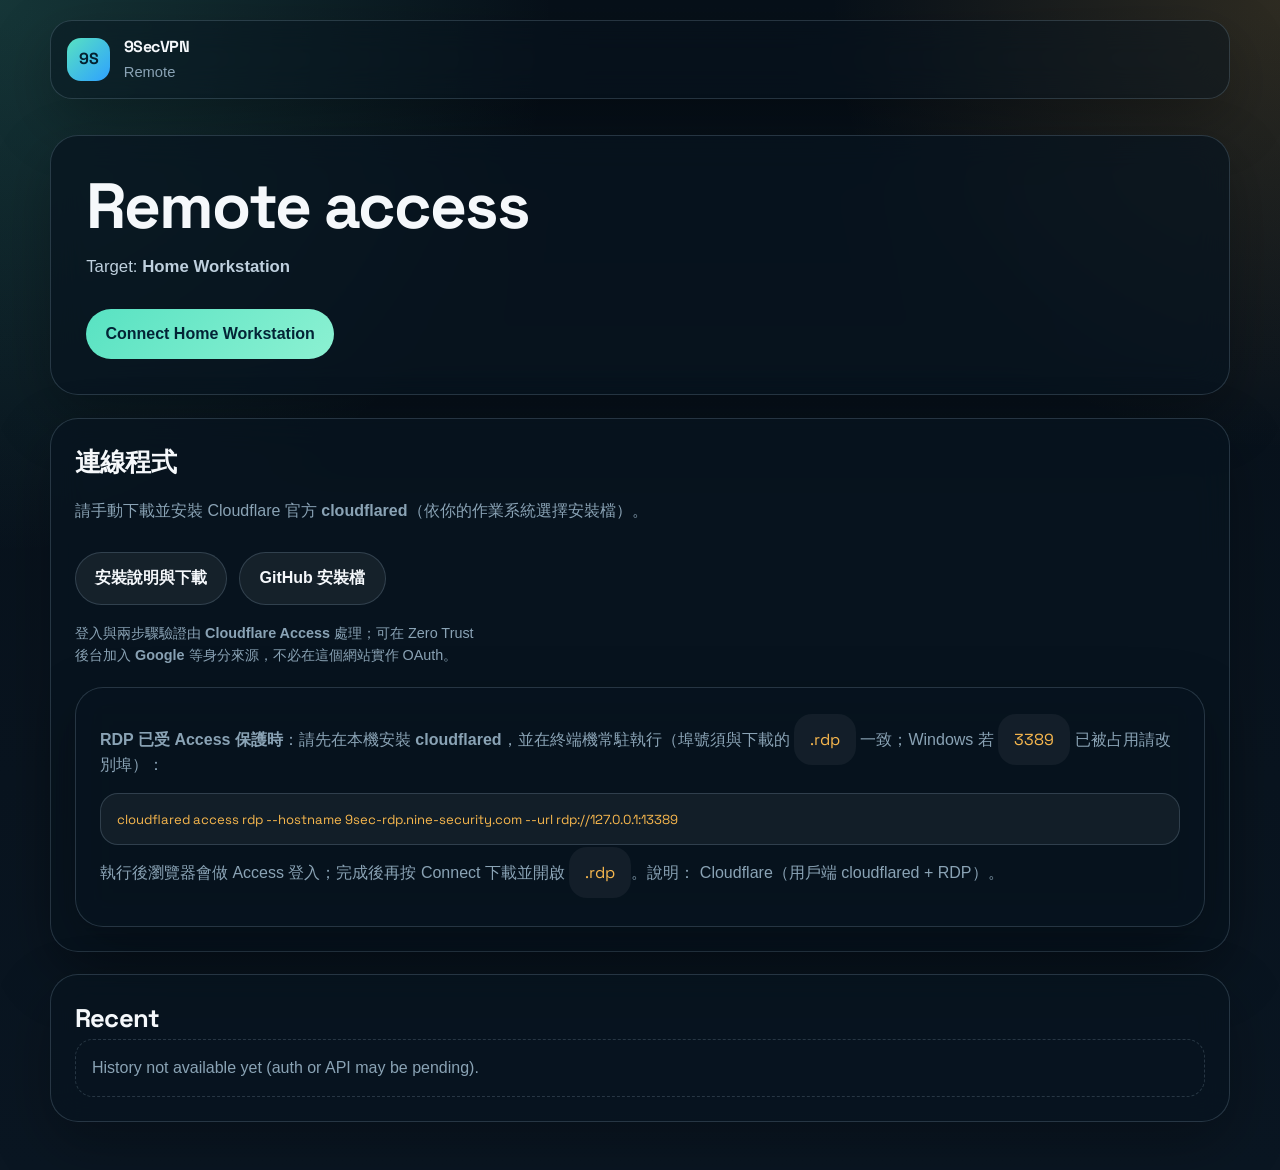
==== index.html @ 8d3a8d81 "docs: RDP via cloudflared access proxy before opening .rdp Made-with: Cursor" ====
<!DOCTYPE html>
<html lang="zh-Hant">
  <head>
    <meta charset="UTF-8" />
    <meta name="viewport" content="width=device-width, initial-scale=1.0" />
    <title>9SecVPN</title>
    <link rel="preconnect" href="https://fonts.googleapis.com" />
    <link rel="preconnect" href="https://fonts.gstatic.com" crossorigin />
    <link
      href="https://fonts.googleapis.com/css2?family=IBM+Plex+Sans+TC:wght@400;500;600;700&family=Space+Grotesk:wght@500;700&display=swap"
      rel="stylesheet"
    />
    <link rel="stylesheet" href="./css/site.css" />
  </head>
  <body data-page="index">
    <div class="page-shell">
      <header class="site-header site-header-simple">
        <span class="brand brand-static">
          <span class="brand-mark">9S</span>
          <span class="brand-copy">
            <strong>9SecVPN</strong>
            <span>Remote</span>
          </span>
        </span>
      </header>

      <main>
        <section class="hero hero-minimal">
          <div class="hero-copy">
            <h1>Remote access</h1>
            <p class="lede">Target: <strong data-target-host>Home Workstation</strong></p>
            <div class="hero-actions">
              <a class="button button-primary" data-connect-link href="#">Connect Home Workstation</a>
            </div>
          </div>
        </section>

        <section class="panel">
          <h2 class="h-no-marg panel-inline-head">連線程式</h2>
          <p class="muted-note">請手動下載並安裝 Cloudflare 官方 <strong>cloudflared</strong>（依你的作業系統選擇安裝檔）。</p>
          <div class="hero-actions">
            <a
              class="button button-secondary"
              data-cloudflared-docs
              href="#"
              target="_blank"
              rel="noopener noreferrer"
              >安裝說明與下載</a
            >
            <a
              class="button button-secondary"
              data-cloudflared-releases
              href="#"
              target="_blank"
              rel="noopener noreferrer"
              >GitHub 安裝檔</a
            >
          </div>
          <p class="muted-note portal-footnote">
            登入與兩步驟驗證由 <strong>Cloudflare Access</strong> 處理；可在 Zero Trust 後台加入 <strong>Google</strong> 等身分來源，不必在這個網站實作 OAuth。
          </p>
          <div class="panel rdp-client-hint" data-rdp-client-hint hidden>
            <p class="muted-note">
              <strong>RDP 已受 Access 保護時</strong>：請先在本機安裝 <strong>cloudflared</strong>，並在終端機常駐執行（埠號須與下載的 <code class="mono-flow">.rdp</code> 一致；Windows 若 <code class="mono-flow">3389</code> 已被占用請改別埠）：
            </p>
            <pre class="mono-flow rdp-cmd-block" data-rdp-cmd-block></pre>
            <p class="muted-note">
              執行後瀏覽器會做 Access 登入；完成後再按 Connect 下載並開啟 <code class="mono-flow">.rdp</code>。說明：
              <a data-cloudflared-rdp-doc href="#" target="_blank" rel="noopener noreferrer">Cloudflare（用戶端 cloudflared + RDP）</a>。
            </p>
          </div>
        </section>

        <section class="panel">
          <h2 class="h-no-marg panel-inline-head">Recent</h2>
          <ul class="timeline" data-history-list data-limit="20"></ul>
        </section>
      </main>
    </div>

    <script src="./js/config.js"></script>
    <script src="./js/app.js"></script>
  </body>
</html>
---- css/site.css ----
:root {
  --bg: #08141f;
  --bg-alt: #0f2234;
  --panel: rgba(8, 20, 31, 0.72);
  --panel-strong: rgba(15, 34, 52, 0.9);
  --line: rgba(185, 214, 236, 0.18);
  --text: #f5f8fb;
  --text-soft: #bfd0de;
  --text-muted: #8aa3b5;
  --accent: #58e2c2;
  --accent-strong: #f8b84e;
  --danger: #ff8e8e;
  --shadow: 0 22px 60px rgba(0, 0, 0, 0.28);
}

* {
  box-sizing: border-box;
}

html {
  min-height: 100%;
  background:
    radial-gradient(circle at top left, rgba(88, 226, 194, 0.18), transparent 32%),
    radial-gradient(circle at top right, rgba(248, 184, 78, 0.16), transparent 26%),
    linear-gradient(180deg, #071019 0%, #0a1622 100%);
}

body {
  margin: 0;
  min-height: 100vh;
  color: var(--text);
  font-family: "IBM Plex Sans TC", sans-serif;
  line-height: 1.55;
}

a {
  color: inherit;
  text-decoration: none;
}

code,
.mono-flow {
  font-family: "Space Grotesk", monospace;
}

.page-shell {
  width: min(1180px, calc(100% - 2rem));
  margin: 0 auto;
  padding: 1.25rem 0 3rem;
}

.site-header,
.section-head {
  display: flex;
  align-items: center;
  justify-content: space-between;
  gap: 1rem;
}

.site-header {
  margin-bottom: 2.25rem;
  padding: 0.9rem 1rem;
  border: 1px solid var(--line);
  border-radius: 22px;
  backdrop-filter: blur(16px);
  background: rgba(8, 20, 31, 0.48);
  box-shadow: var(--shadow);
}

.site-header-simple {
  justify-content: flex-start;
}

.brand-static {
  cursor: default;
}

.panel-inline-head {
  margin-bottom: 1rem;
}

.portal-footnote {
  margin-top: 1.1rem;
  margin-bottom: 0;
  font-size: 0.9rem;
  max-width: 52ch;
}

.rdp-client-hint {
  margin-top: 1.25rem;
  padding-top: 1rem;
  border-top: 1px solid var(--line);
}

.rdp-cmd-block {
  margin: 0.75rem 0 0;
  padding: 1rem;
  border-radius: 12px;
  background: rgba(0, 0, 0, 0.22);
  border: 1px solid var(--line);
  white-space: pre-wrap;
  word-break: break-all;
  font-size: 0.82rem;
  line-height: 1.45;
}

.brand {
  display: inline-flex;
  align-items: center;
  gap: 0.85rem;
}

.brand-mark {
  display: grid;
  place-items: center;
  width: 2.7rem;
  height: 2.7rem;
  border-radius: 14px;
  background: linear-gradient(135deg, var(--accent) 0%, #2ea1ff 100%);
  color: #042131;
  font-family: "Space Grotesk", sans-serif;
  font-size: 1rem;
  font-weight: 700;
}

.brand-copy {
  display: flex;
  flex-direction: column;
  gap: 0.05rem;
}

.brand-copy strong,
h1,
h2 {
  font-family: "Space Grotesk", sans-serif;
  letter-spacing: -0.03em;
}

.brand-copy span:last-child {
  color: var(--text-muted);
  font-size: 0.92rem;
}

.site-nav {
  display: flex;
  flex-wrap: wrap;
  gap: 0.5rem;
}

.site-nav a {
  padding: 0.55rem 0.95rem;
  border-radius: 999px;
  color: var(--text-soft);
}

.site-nav a:hover,
.site-nav a.is-current {
  background: rgba(255, 255, 255, 0.08);
  color: var(--text);
}

main {
  display: grid;
  gap: 1.4rem;
}

.hero,
.grid-panels,
.stats-grid {
  display: grid;
  gap: 1rem;
}

.hero {
  grid-template-columns: 1.6fr 0.95fr;
  align-items: stretch;
}

.hero.hero-minimal {
  grid-template-columns: 1fr;
}

.h-no-marg {
  margin: 0;
}

.hero-copy,
.hero-card,
.panel {
  border: 1px solid var(--line);
  border-radius: 28px;
  background: var(--panel);
  backdrop-filter: blur(16px);
  box-shadow: var(--shadow);
}

.hero-copy {
  padding: 2.2rem;
}

.hero-card,
.panel {
  padding: 1.5rem;
}

.hero h1,
.section-head h1 {
  margin: 0.2rem 0 0.75rem;
  font-size: clamp(2.4rem, 5vw, 4.4rem);
  line-height: 0.98;
}

.section-head h1 {
  font-size: clamp(2rem, 4vw, 3.2rem);
}

.hero h2,
.panel h2,
.section-head h2 {
  margin: 0;
  font-size: clamp(1.25rem, 2vw, 1.8rem);
}

.eyebrow,
.panel-label {
  margin: 0;
  color: var(--accent);
  font-size: 0.84rem;
  letter-spacing: 0.14em;
  text-transform: uppercase;
}

.lede {
  max-width: 62ch;
  color: var(--text-soft);
  font-size: 1.05rem;
}

.hero-actions {
  display: flex;
  flex-wrap: wrap;
  gap: 0.75rem;
  margin-top: 1.8rem;
}

.button {
  display: inline-flex;
  align-items: center;
  justify-content: center;
  min-height: 3rem;
  padding: 0.8rem 1.2rem;
  border-radius: 999px;
  font-weight: 600;
  transition: transform 0.18s ease, opacity 0.18s ease, background 0.18s ease;
}

.button:hover {
  transform: translateY(-1px);
}

.button-primary {
  background: linear-gradient(135deg, var(--accent) 0%, #8cf1d2 100%);
  color: #032436;
}

.button-secondary {
  background: rgba(255, 255, 255, 0.06);
  border: 1px solid var(--line);
  color: var(--text);
}

.button.is-disabled,
.button[aria-disabled="true"] {
  opacity: 0.5;
  pointer-events: none;
}

.text-link {
  color: var(--accent);
  font-weight: 600;
}

.bullet-list,
.number-list,
.timeline {
  margin: 0;
  padding-left: 1.15rem;
}

.bullet-list li,
.number-list li {
  margin-top: 0.55rem;
  color: var(--text-soft);
}

.bullet-list li:first-child,
.number-list li:first-child {
  margin-top: 0;
}

.mono-flow {
  margin-top: 0.5rem;
  padding: 0.95rem 1rem;
  border-radius: 18px;
  background: rgba(255, 255, 255, 0.05);
  color: var(--accent-strong);
  overflow-x: auto;
}

.grid-panels {
  grid-template-columns: repeat(3, minmax(0, 1fr));
}

.stats-grid {
  grid-template-columns: repeat(3, minmax(0, 1fr));
}

.stat-card {
  background: var(--panel-strong);
}

.muted-note {
  color: var(--text-muted);
}

.timeline {
  list-style: none;
  padding: 0;
  display: grid;
  gap: 0.8rem;
}

.timeline-wide .timeline-item {
  grid-template-columns: 1.1fr 0.8fr 0.9fr;
}

.timeline-item {
  display: grid;
  grid-template-columns: 1fr auto auto;
  gap: 1rem;
  align-items: center;
  padding: 0.95rem 1rem;
  border: 1px solid var(--line);
  border-radius: 18px;
  background: rgba(255, 255, 255, 0.04);
}

.timeline-copy {
  display: flex;
  flex-direction: column;
  gap: 0.2rem;
}

.timeline-meta {
  color: var(--text-muted);
  font-size: 0.92rem;
}

.chip {
  display: inline-flex;
  align-items: center;
  justify-content: center;
  min-width: 6.25rem;
  padding: 0.45rem 0.7rem;
  border-radius: 999px;
  font-size: 0.84rem;
  font-weight: 700;
  text-transform: uppercase;
}

.chip-success {
  background: rgba(88, 226, 194, 0.14);
  color: var(--accent);
}

.chip-failure,
.chip-high {
  background: rgba(255, 142, 142, 0.15);
  color: var(--danger);
}

.chip-medium {
  background: rgba(248, 184, 78, 0.14);
  color: var(--accent-strong);
}

.chip-low {
  background: rgba(88, 226, 194, 0.14);
  color: var(--accent);
}

.tag-cloud {
  display: flex;
  flex-wrap: wrap;
  gap: 0.65rem;
  margin-top: 1rem;
}

.tag-cloud span {
  padding: 0.5rem 0.8rem;
  border-radius: 999px;
  background: rgba(255, 255, 255, 0.06);
  border: 1px solid var(--line);
  color: var(--text-soft);
}

.empty-state {
  padding: 1rem;
  border: 1px dashed var(--line);
  border-radius: 18px;
  color: var(--text-muted);
}

@media (max-width: 960px) {
  .hero,
  .grid-panels,
  .stats-grid,
  .timeline-wide .timeline-item,
  .timeline-item,
  .section-head,
  .site-header {
    grid-template-columns: 1fr;
  }

  .site-header,
  .section-head {
    align-items: flex-start;
  }

  .timeline-item {
    gap: 0.6rem;
  }
}

@media (max-width: 720px) {
  .page-shell {
    width: min(100% - 1rem, 100%);
  }

  .hero-copy,
  .hero-card,
  .panel {
    padding: 1.15rem;
    border-radius: 22px;
  }

  .hero h1,
  .section-head h1 {
    line-height: 1.02;
  }

  .button {
    width: 100%;
  }
}
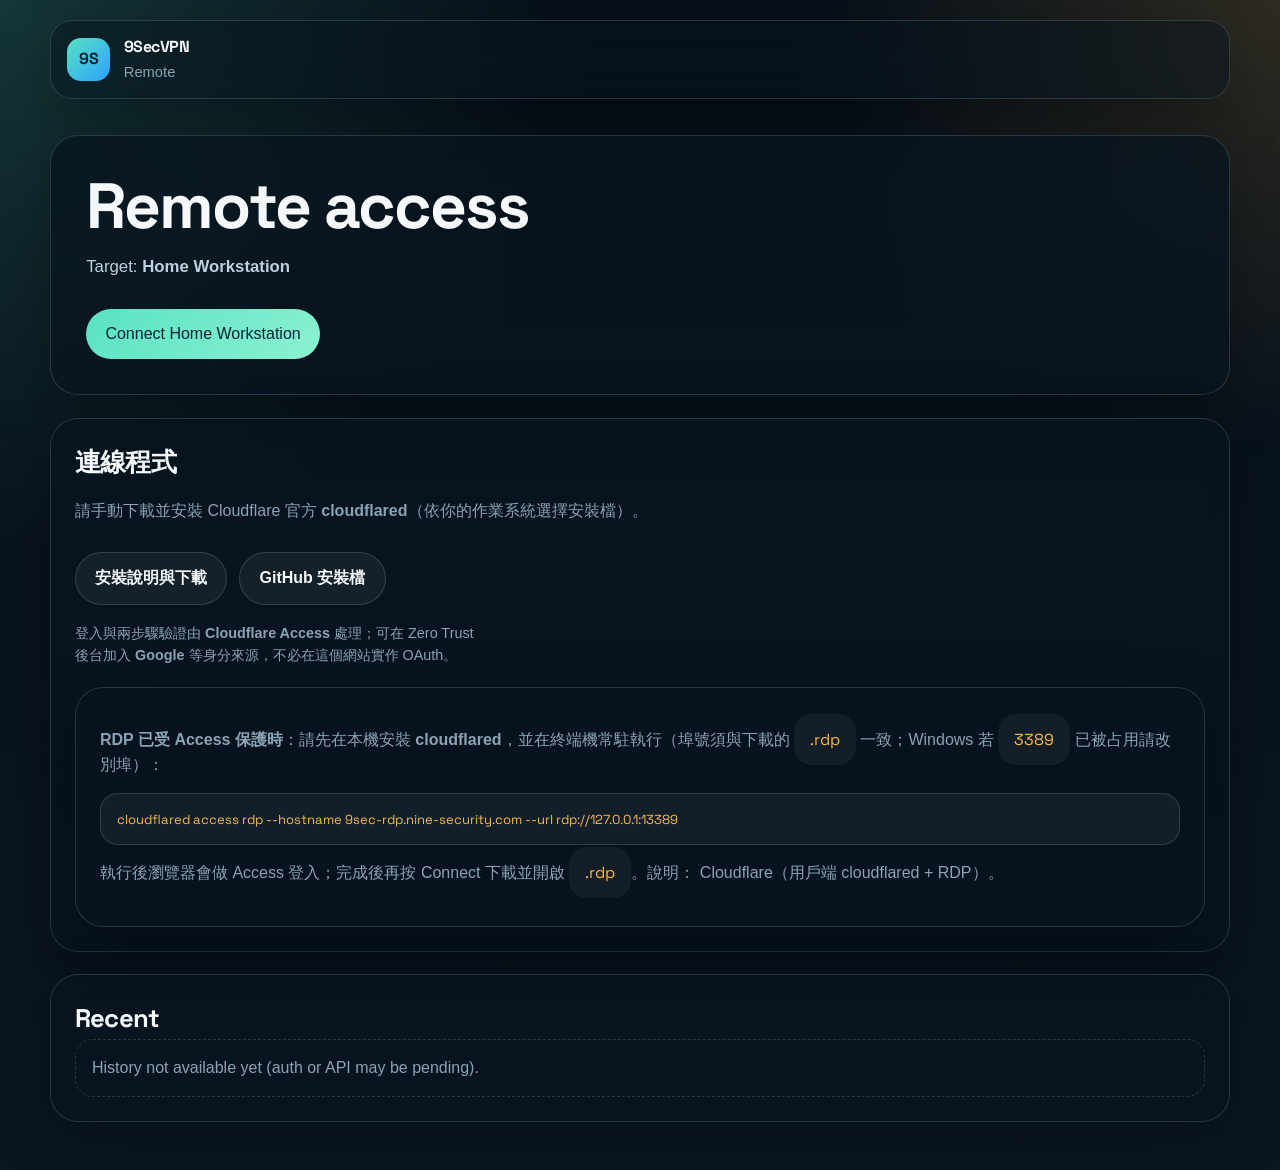
==== commit bbe492d9: "fix: use button for Connect to avoid GET session/start; CORS client handled in worker Made-with: Cur" ====
--- a/index.html
+++ b/index.html
@@ -30,7 +30,9 @@
             <h1>Remote access</h1>
             <p class="lede">Target: <strong data-target-host>Home Workstation</strong></p>
             <div class="hero-actions">
-              <a class="button button-primary" data-connect-link href="#">Connect Home Workstation</a>
+              <button type="button" class="button button-primary" data-connect-link>
+                Connect Home Workstation
+              </button>
             </div>
           </div>
         </section>
--- a/css/site.css
+++ b/css/site.css
@@ -254,6 +254,14 @@
   transition: transform 0.18s ease, opacity 0.18s ease, background 0.18s ease;
 }
 
+button.button {
+  font: inherit;
+  font-family: inherit;
+  cursor: pointer;
+  border: none;
+  appearance: none;
+}
+
 .button:hover {
   transform: translateY(-1px);
 }
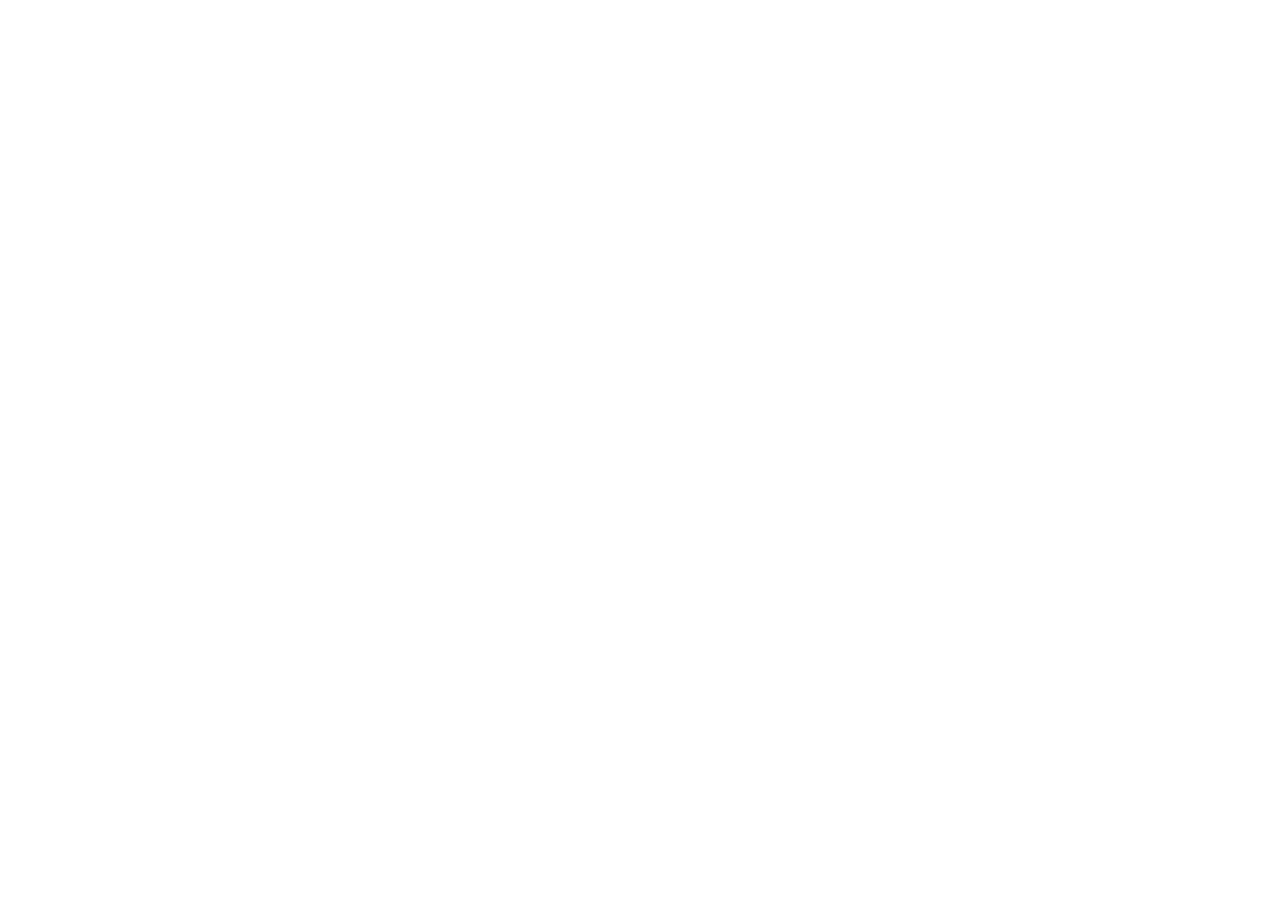
==== commit 83aa8bad: "fix: API Access login — manual fetch redirect + full-page login to avoid CORS on 302 Made-with: Curs" ====
--- a/index.html
+++ b/index.html
@@ -80,7 +80,7 @@
       </main>
     </div>
 
-    <script src="./js/config.js"></script>
-    <script src="./js/app.js"></script>
+    <script src="./js/config.js?v=20260331-3"></script>
+    <script src="./js/app.js?v=20260331-3"></script>
   </body>
 </html>
